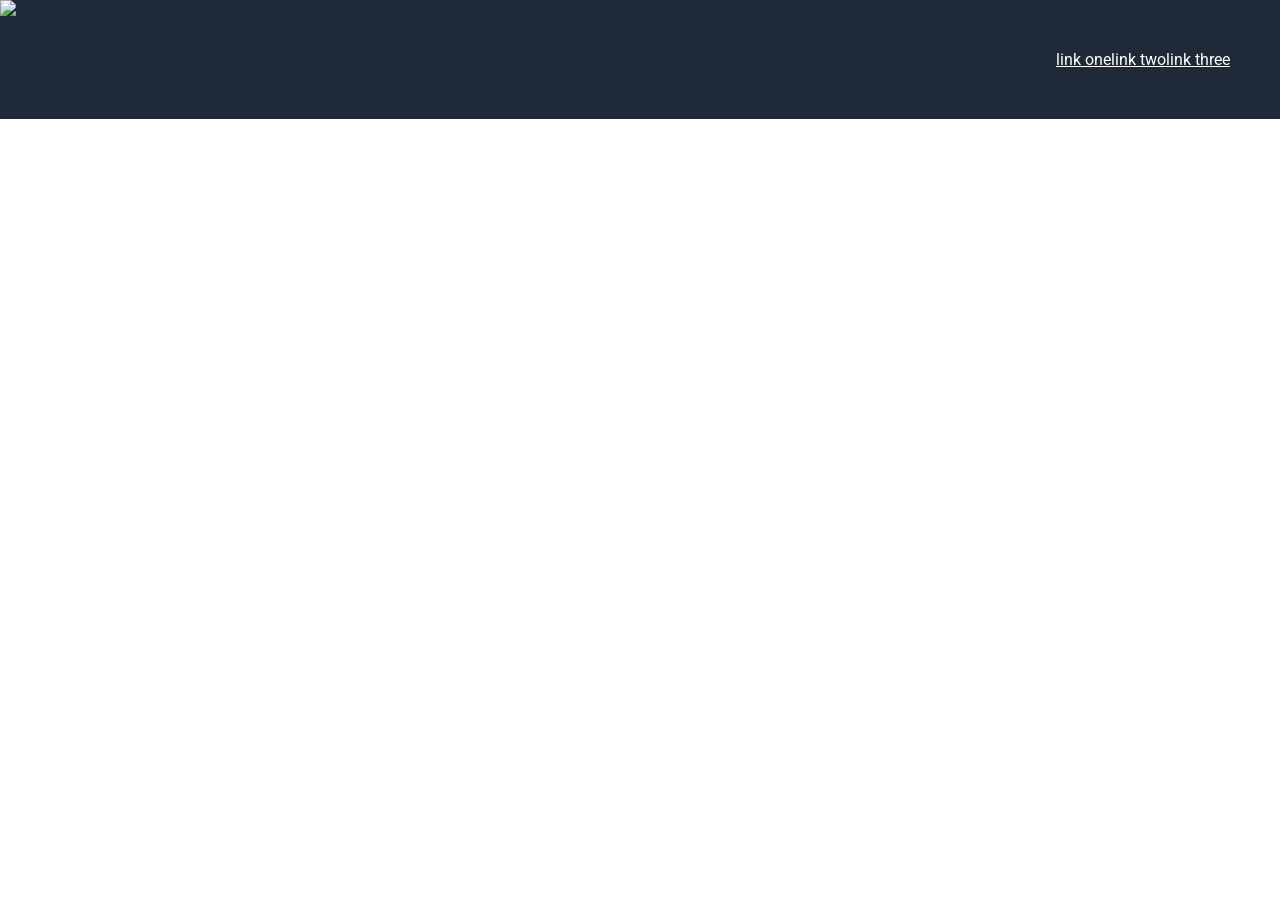
==== page.html @ f0d6208a "setup header" ====
<!DOCTYPE html>
<html>
<head>
    <title>Pagee</title>
    <link rel="stylesheet" href="styles.css">
</head>
<body>
    <div class="header">
        <div class="header-top">
            <div class="header-logo">
                <img src="https://media.giphy.com/media/Al9XitEIwGgLU9yMfS/giphy.gif">
            </div>
            <ul>
               <li><a href="#one">link one</a></li> 
               <li><a href="#two">link two</a></li> 
               <li><a href="#three">link three</a></li> 
            </ul>
        </div>
</body>
</html>
---- styles.css ----
@import url('https://fonts.googleapis.com/css2?family=Roboto&display=swap');

* {
    margin: 0;
    padding: 0;
}

body {
    font-family: 'Roboto', sans-serif;
}

.header {
    color: white;
    background-color: #1F2937;
}

.header-top {
    display: flex;
    justify-content: space-between;
}

.header-logo img {
    width: 100px;
    height: auto;
}

a {
    color: white;
}

ul {
    display: flex;
    list-style: none;
    margin: 30px;
    padding: 20px;
}
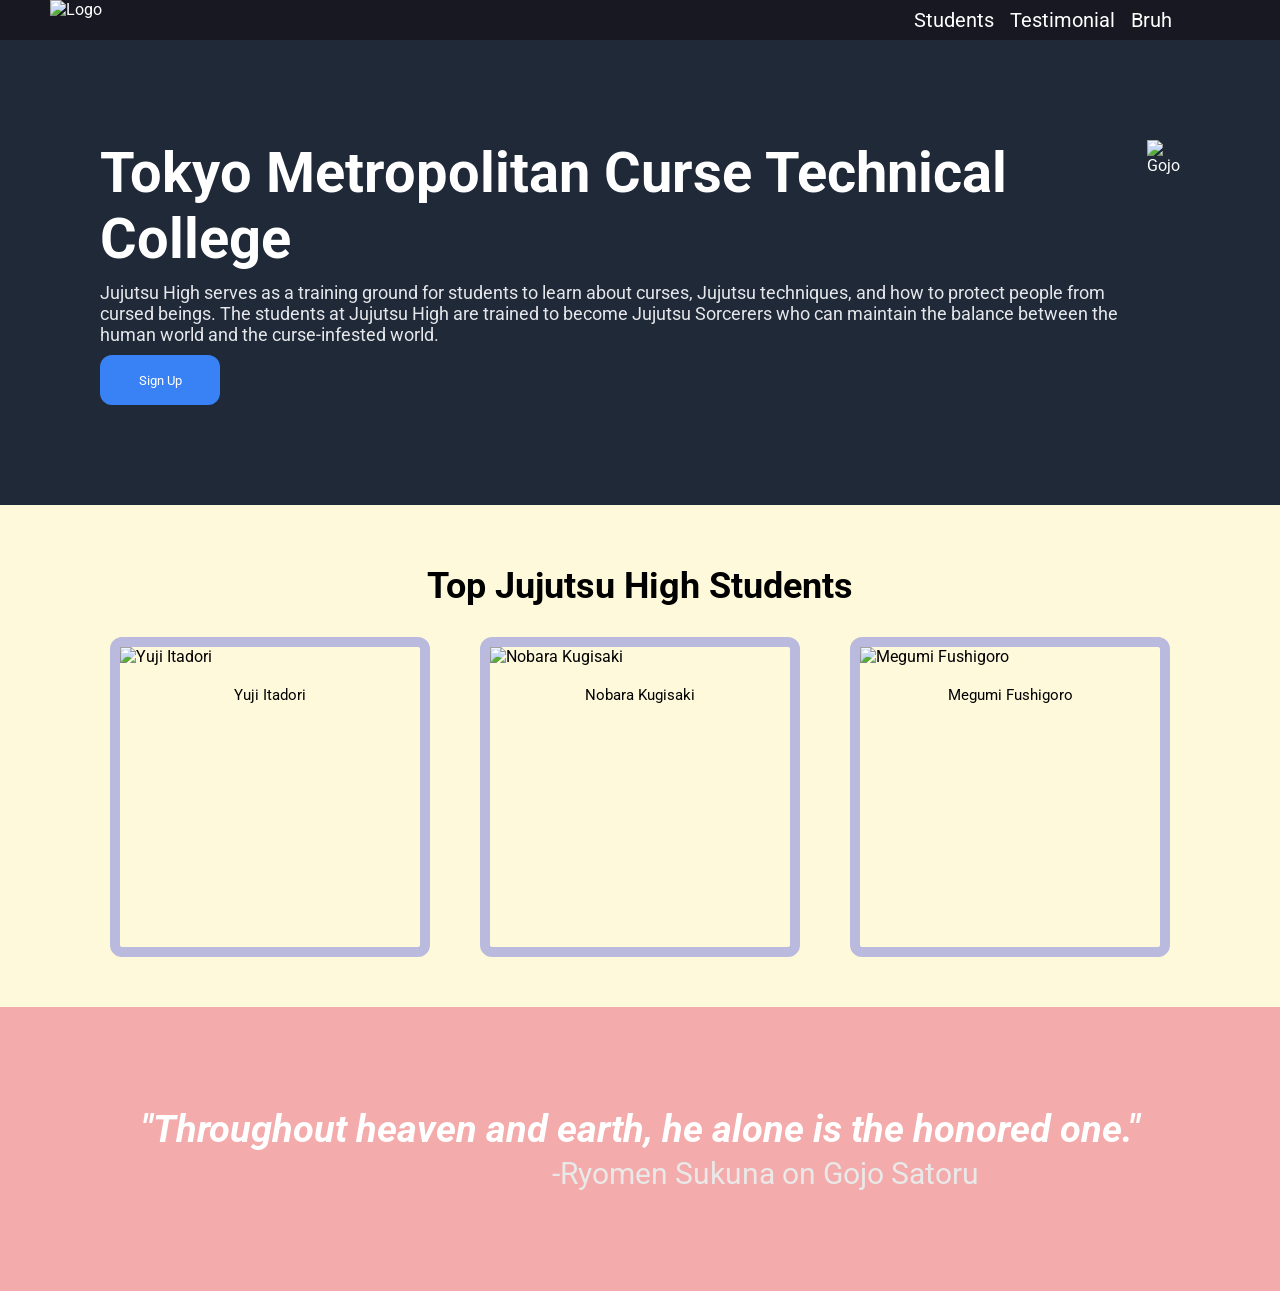
==== commit 845f5889: "page 2 and quote" ====
--- a/page.html
+++ b/page.html
@@ -8,13 +8,58 @@
     <div class="header">
         <div class="header-top">
             <div class="header-logo">
-                <img src="https://media.giphy.com/media/Al9XitEIwGgLU9yMfS/giphy.gif">
+                <img src="https://media.giphy.com/media/Al9XitEIwGgLU9yMfS/giphy.gif" alt="Logo">
             </div>
-            <ul>
-               <li><a href="#one">link one</a></li> 
-               <li><a href="#two">link two</a></li> 
-               <li><a href="#three">link three</a></li> 
+            <ul class="nav">
+                <li><a href="#one">Students</a></li> 
+                <li><a href="#two">Testimonial</a></li> 
+                <li><a href="#three">Bruh</a></li> 
             </ul>
         </div>
+        <div class="header-body">
+            <div class="left">
+                <div class="title">
+                    <h1>Tokyo Metropolitan Curse Technical College</h1>
+                </div>
+                <div class="subtitle">
+                    <p>Jujutsu High serves as a training ground for students to learn about curses, Jujutsu techniques, and how to protect people from cursed beings. The students at Jujutsu High are trained to become Jujutsu Sorcerers who can maintain the balance between the human world and the curse-infested world.
+
+                    </p>
+                </div>
+                <button>
+                    Sign Up
+                </button>
+            </div>
+            <div class="right">
+                <img src="https://i.pinimg.com/originals/e2/6c/90/e26c90b8f8737870a09bbad47538522c.gif" alt="Gojo">
+            </div>
+        </div>
+    </div>
+    
+    <section id="one">
+        <div class="section-one">
+            <h1 class="title-head">Top Jujutsu High Students</h1> 
+            <div class="boxes">
+                <div class="box">
+                    <img src="https://64.media.tumblr.com/39989507d03934c9c2a8d7e16bf917fd/a6344d00188f00c3-4a/s1280x1920/889400b582403373e5b1b3f6964b0bd77f74d960.gif" alt="Yuji Itadori">  
+                    <p>Yuji Itadori</p>
+                </div>
+                <div class="box">
+                    <img src="https://giffiles.alphacoders.com/211/211800.gif" alt="Nobara Kugisaki">  
+                    <p>Nobara Kugisaki</p>
+                </div>
+                <div class="box">
+                    <img src="https://i.pinimg.com/originals/f2/59/7d/f2597d582a6e0b7792f1600b2122b2dd.gif" alt="Megumi Fushigoro">  
+                    <p>Megumi Fushigoro</p>
+                </div>
+            </div>
+        </div>
+    </section>
+    <section id="two">
+        <div class="section-two">
+            <h1 class="quote">"Throughout heaven and earth, he alone is the honored one."</h1>
+            <p class="author">-Ryomen Sukuna on Gojo Satoru</p>
+        </div>
+    </section>
 </body>
 </html>
--- a/styles.css
+++ b/styles.css
@@ -5,7 +5,7 @@
     padding: 0;
 }
 
-body {
+* {
     font-family: 'Roboto', sans-serif;
 }
 
@@ -17,20 +17,141 @@
 .header-top {
     display: flex;
     justify-content: space-between;
+    padding: auto; /* Adjust the padding as needed */
+    height: auto; /* Set the desired height for the header-top */
+    background-color: rgb(23, 24, 33);
 }
 
 .header-logo img {
     width: 100px;
     height: auto;
+    margin-left: 50px;
 }
 
+
+.nav {
+    margin-right: 100px;
+    margin-left: 100px;
+    align-items: center;
+}
 a {
     color: white;
+    display: inline-block; /* Use 'inline-block' instead of 'float: left' */
+    padding: 8px;
+    text-decoration: none;
+    font-size: 20px;
+}
+
+a:hover {
+    color: #2c3a4e;
 }
 
 ul {
     display: flex;
     list-style: none;
-    margin: 30px;
-    padding: 20px;
-}+}
+
+
+.title {
+    font-size: 28px;
+    font-weight: bold;
+}
+
+.subtitle {
+    font-size: 18px;
+    color: #E5E7EB;
+    margin-top: 10px;
+    margin-bottom: 10px;
+}
+
+.header-body{
+    display: flex;
+    padding: 100px;
+}
+
+img{
+    max-height: 600px;
+}
+
+button {
+    background-color: #3882F6;
+    color: white;
+    width: 120px;
+    height: 50px;
+    border-radius: 12px;
+    text-decoration: none;
+    border: none;
+}
+
+/* ------------------------------ */
+
+.section-one {
+    background-color: #fef9da;
+    padding: 50px;
+}
+
+.section-one h1 {
+    text-align: center;
+    font-size: 36px;
+    font-weight: bold;
+    color: black;
+    padding: 10px;
+}
+
+.boxes {
+    display: flex;
+    justify-content: center;
+    gap: 50px;
+    align-items: center;
+    margin-top: 20px;
+}
+
+.box {
+    border: 10px solid rgb(186, 186, 223);
+    border-radius: 2px;
+    width: 300px;
+    height: 300px;
+    border-radius: 12px;
+}
+
+.box img {
+    width: 300px;
+    height: 300px;
+}
+
+.box p {
+    color: black;
+    font-size: 15px;
+    text-align: center;
+    margin-top: 20px;
+    
+}
+
+
+/* ------------------- */
+/* Add the following style */
+/* Add the following style */
+.section-two {
+    background-color: rgb(244, 171, 171);
+    margin-top: 0px;
+    text-align: center;
+    padding: 100px;
+    color: white;
+    display: flex;
+    flex-direction: column;
+    align-items: center;
+    justify-content: space-between; /* Add this property */
+}
+
+.quote {
+    font-style: italic;
+    font-size: 38px;
+    margin-bottom: 5px;
+}
+
+.author {
+    color: rgb(233, 233, 233);
+    font-size: 30px;
+    margin-left: 250px;
+}
+
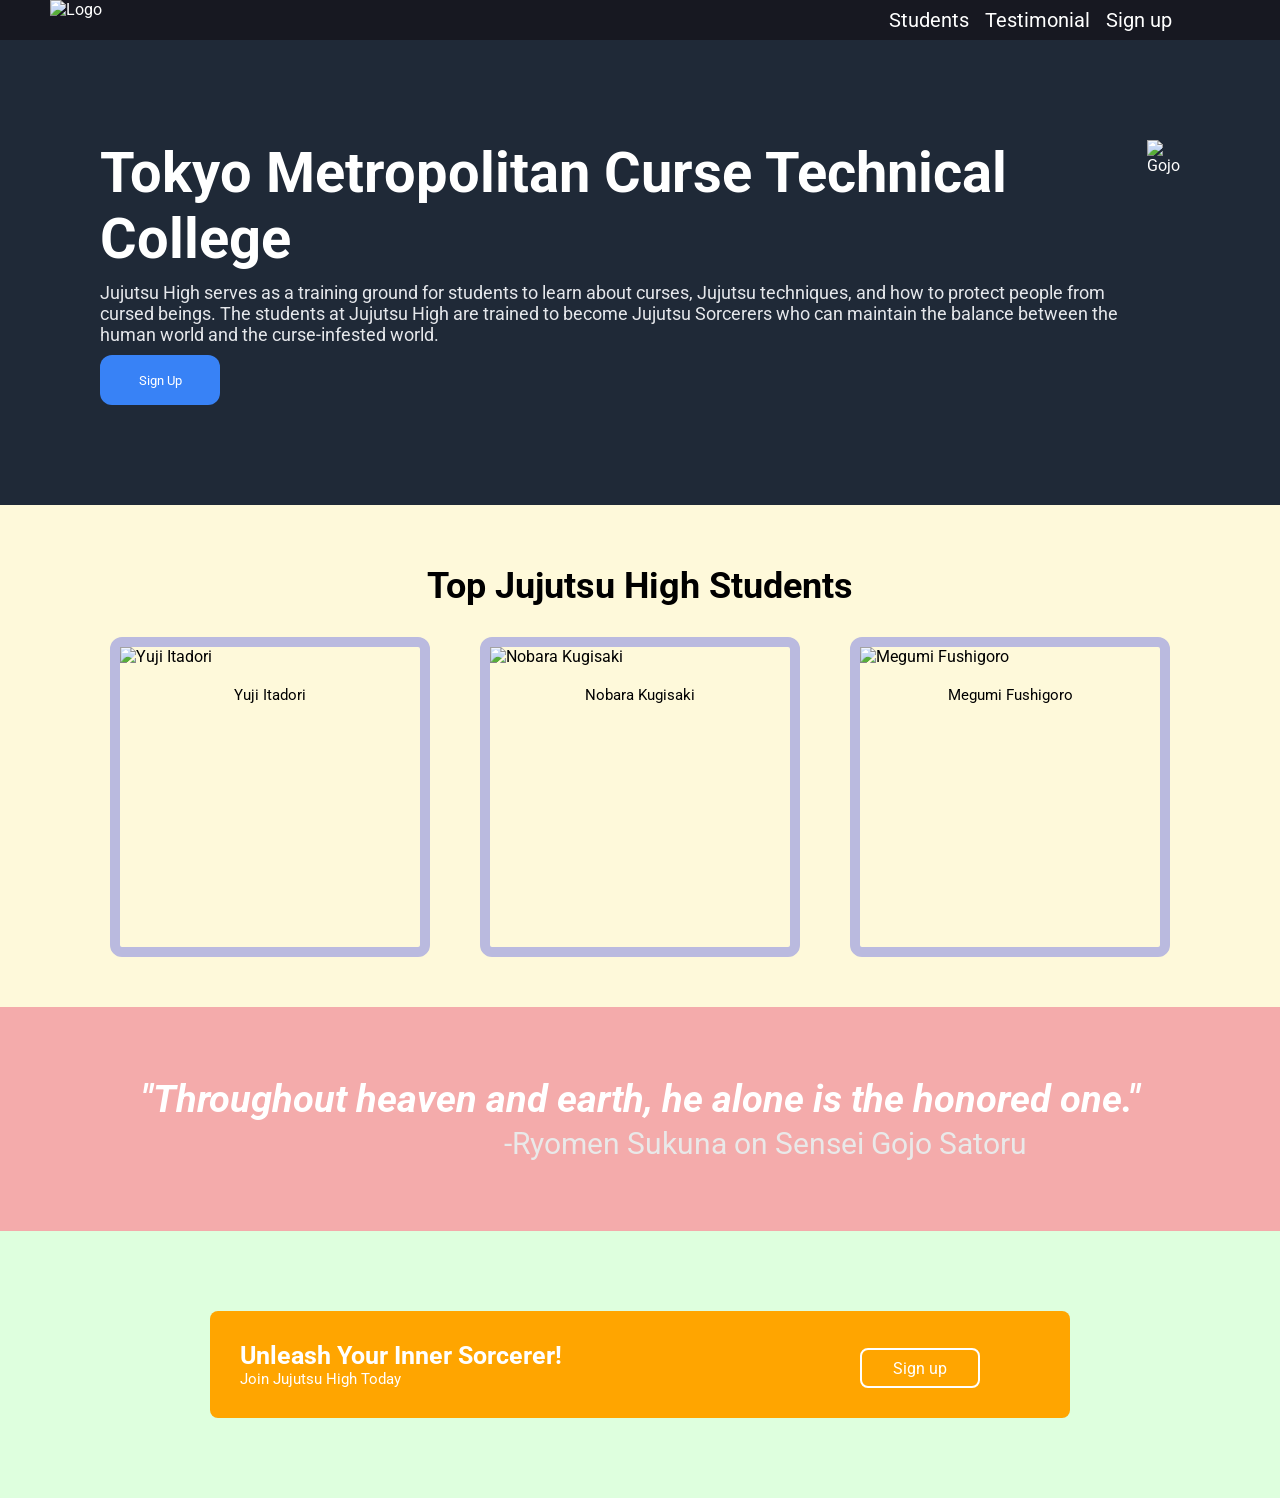
==== commit 097b6137: "Finish Page" ====
--- a/page.html
+++ b/page.html
@@ -3,6 +3,7 @@
 <head>
     <title>Pagee</title>
     <link rel="stylesheet" href="styles.css">
+    <link rel="stylesheet" href="https://fonts.googleapis.com/css2?family=Roboto:wght@400;700&display=swap">
 </head>
 <body>
     <div class="header">
@@ -13,7 +14,7 @@
             <ul class="nav">
                 <li><a href="#one">Students</a></li> 
                 <li><a href="#two">Testimonial</a></li> 
-                <li><a href="#three">Bruh</a></li> 
+                <li><a href="#three">Sign up</a></li> 
             </ul>
         </div>
         <div class="header-body">
@@ -58,7 +59,19 @@
     <section id="two">
         <div class="section-two">
             <h1 class="quote">"Throughout heaven and earth, he alone is the honored one."</h1>
-            <p class="author">-Ryomen Sukuna on Gojo Satoru</p>
+            <p class="author">-Ryomen Sukuna on Sensei Gojo Satoru</p>
+        </div>
+    </section>
+    <section id="three">
+        <div class="section-three">
+            <div class="Textbox">
+                <div>
+                    <h1>Unleash Your Inner Sorcerer!</h1>
+                    <p>Join Jujutsu High Today</p>
+                    
+                </div>
+                <button class="sign-up">Sign up</button>
+            </div>
         </div>
     </section>
 </body>
--- a/styles.css
+++ b/styles.css
@@ -17,8 +17,8 @@
 .header-top {
     display: flex;
     justify-content: space-between;
-    padding: auto; /* Adjust the padding as needed */
-    height: auto; /* Set the desired height for the header-top */
+    padding: auto; 
+    height: auto; 
     background-color: rgb(23, 24, 33);
 }
 
@@ -36,7 +36,7 @@
 }
 a {
     color: white;
-    display: inline-block; /* Use 'inline-block' instead of 'float: left' */
+    display: inline-block; 
     padding: 8px;
     text-decoration: none;
     font-size: 20px;
@@ -129,18 +129,16 @@
 
 
 /* ------------------- */
-/* Add the following style */
-/* Add the following style */
 .section-two {
     background-color: rgb(244, 171, 171);
     margin-top: 0px;
     text-align: center;
-    padding: 100px;
+    padding: 70px;
     color: white;
     display: flex;
     flex-direction: column;
     align-items: center;
-    justify-content: space-between; /* Add this property */
+    justify-content: space-between; 
 }
 
 .quote {
@@ -155,3 +153,45 @@
     margin-left: 250px;
 }
 
+/* ----------------------- */
+
+.section-three { 
+    background-color: rgb(222, 255, 222);
+    padding: 80px;
+    display: flex;
+    align-items: center;
+    justify-content: center;
+}
+
+.Textbox {
+    gap: -20px; /* Adjust the gap between elements */
+    border-radius: 8px;
+    background-color: orange;
+    display: flex;
+    justify-content: space-between;
+    align-items: center;
+    padding: 30px;
+    width: 800px; /* Adjust the width as needed */
+    color: white;
+}
+
+.Textbox h1 {
+    font-size: 25px;
+    font-weight: bold;
+}
+
+.Textbox p {
+    font-size: 15px;
+}
+
+.sign-up {
+    background-color: transparent;
+    border: 2px solid white;
+    color: white;
+    width: 120px;
+    height: 40px;
+    border-radius: 8px;
+    font-size: 16px;
+    align-self: flex-end;
+    margin-right: 60px; /* Remove the margin on the right side */
+}
